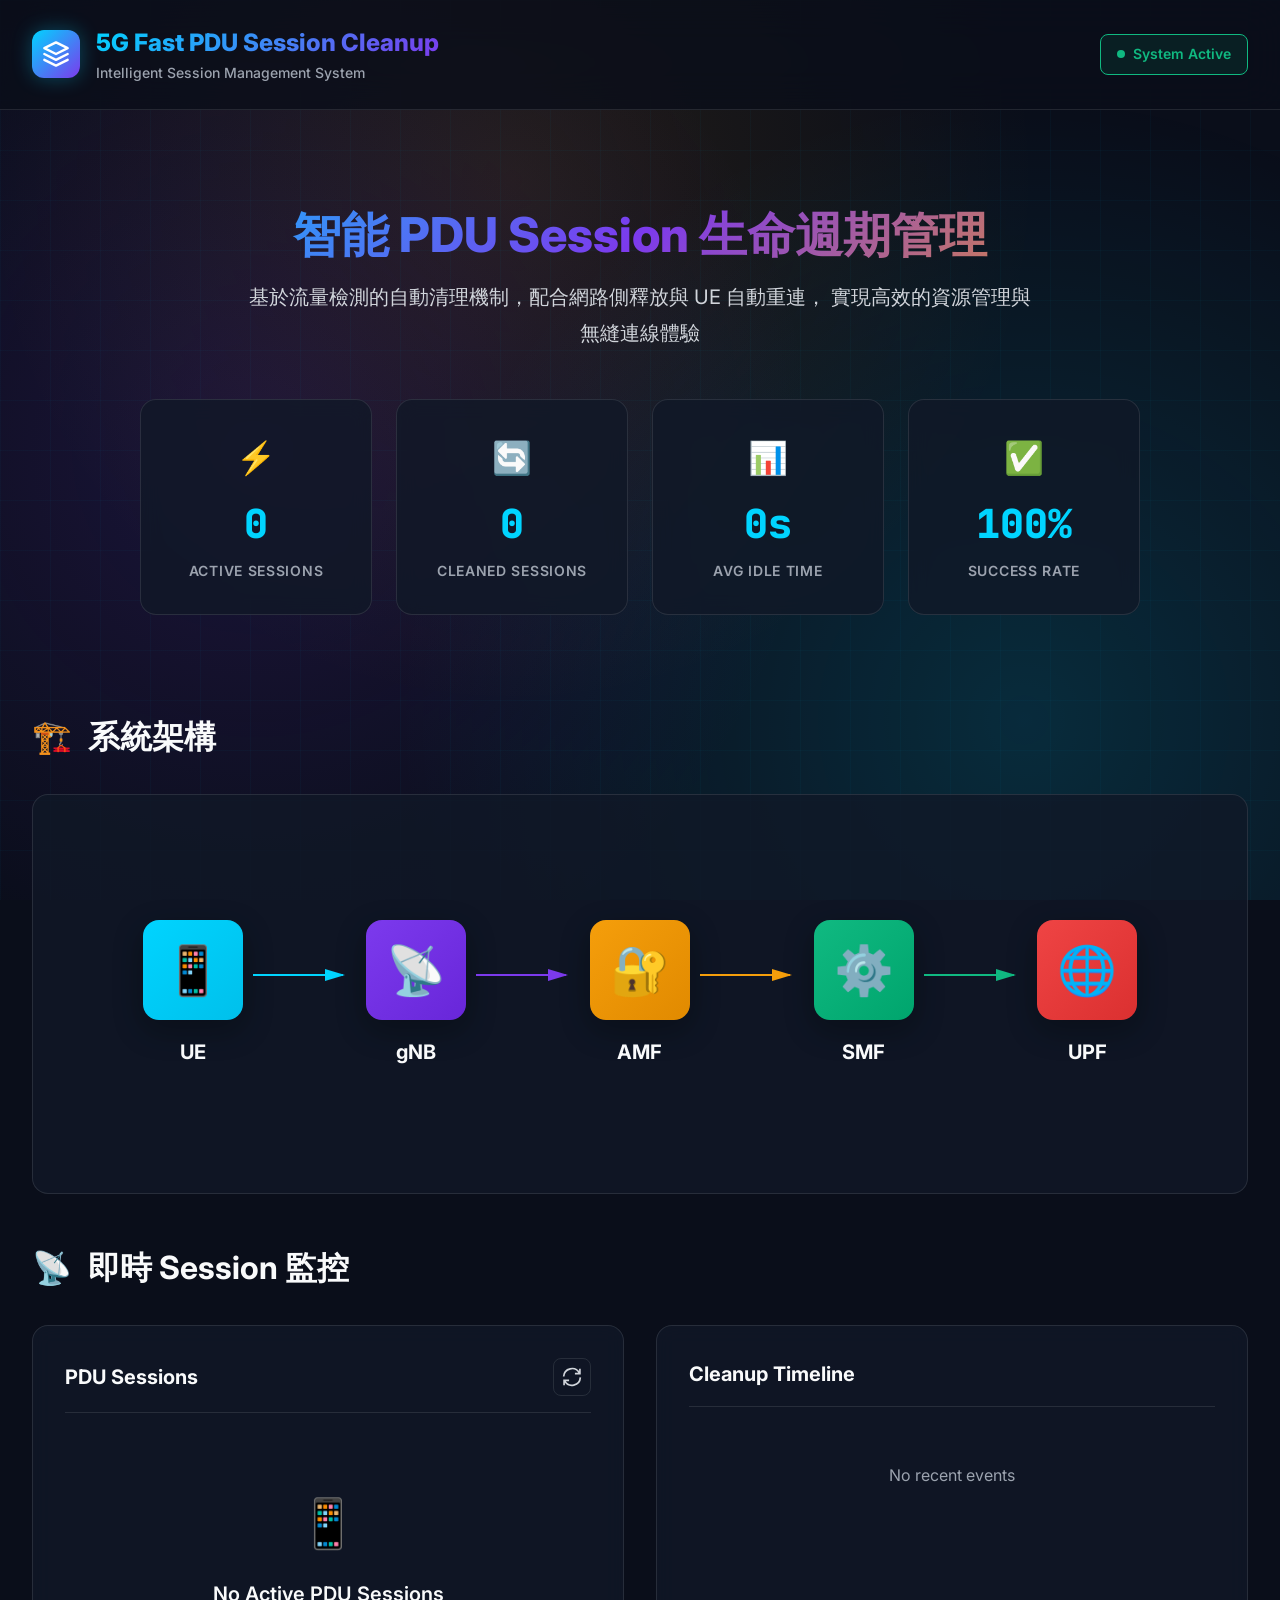
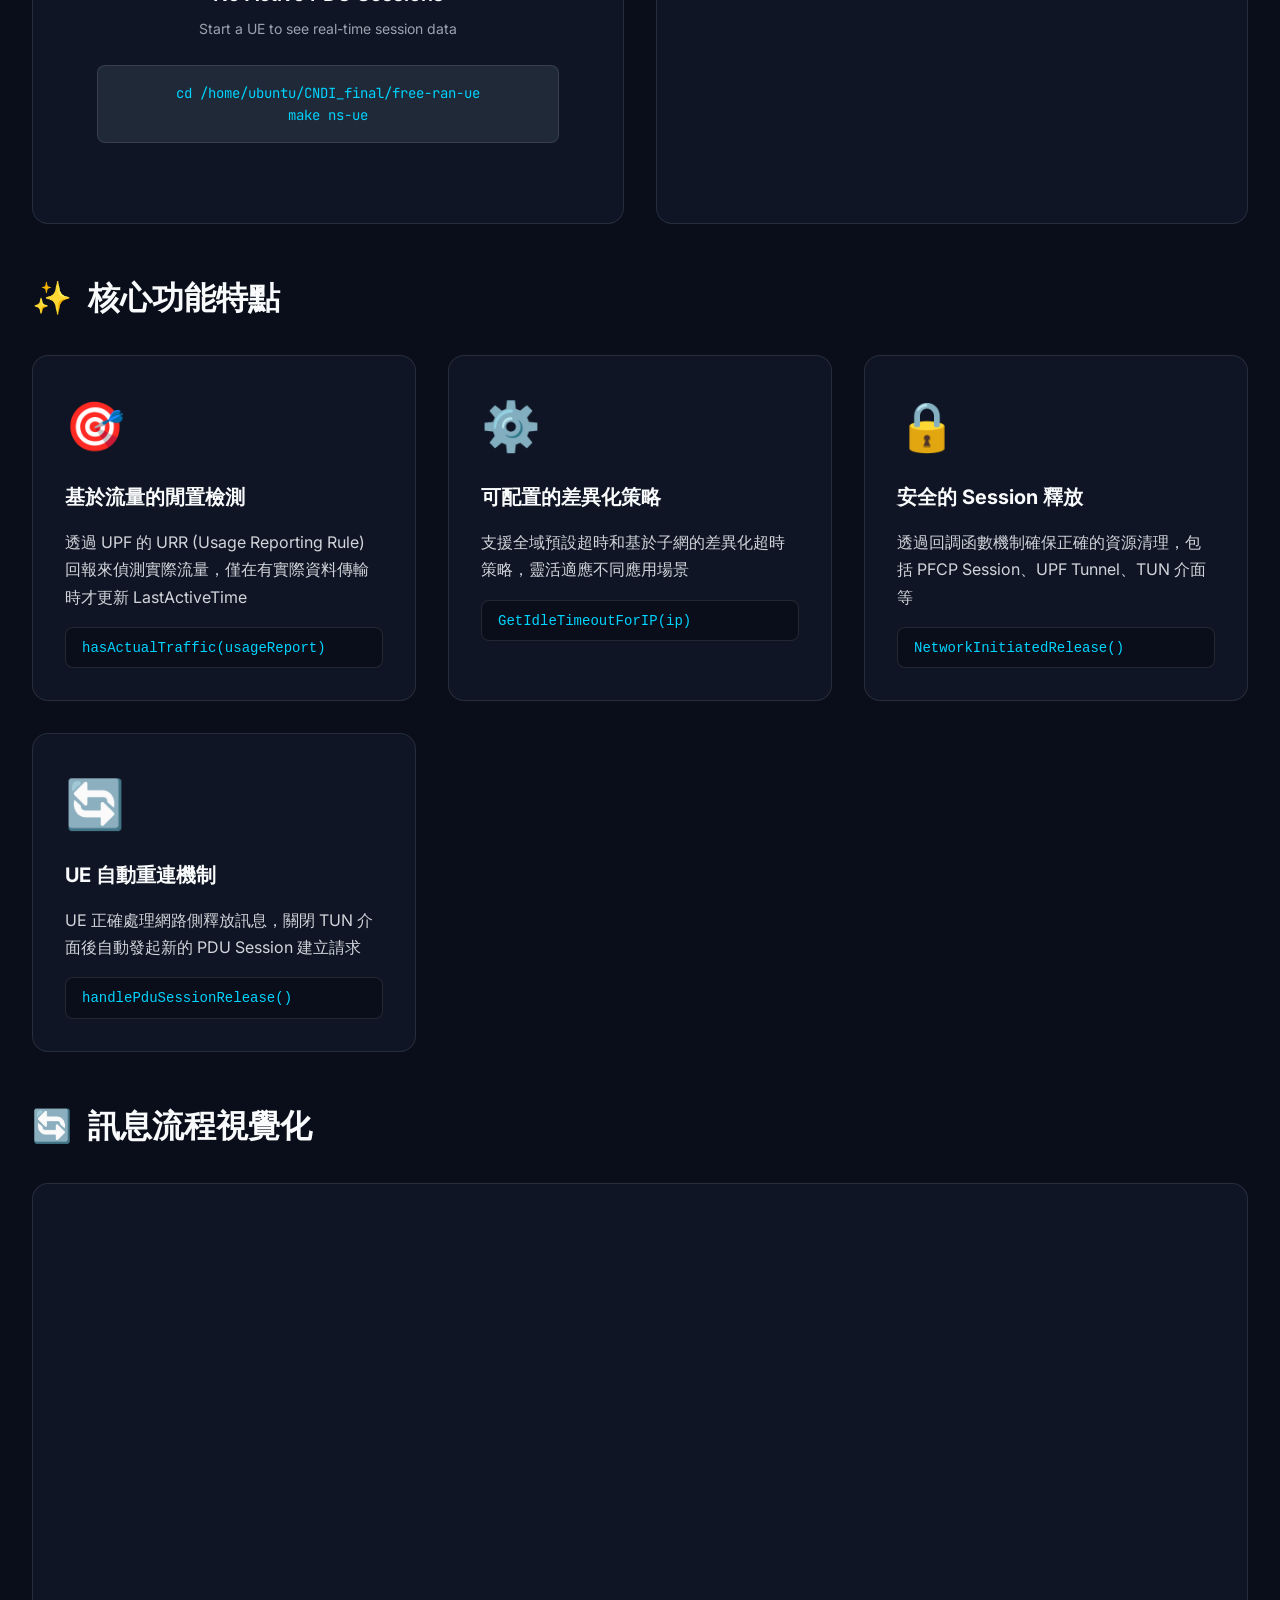
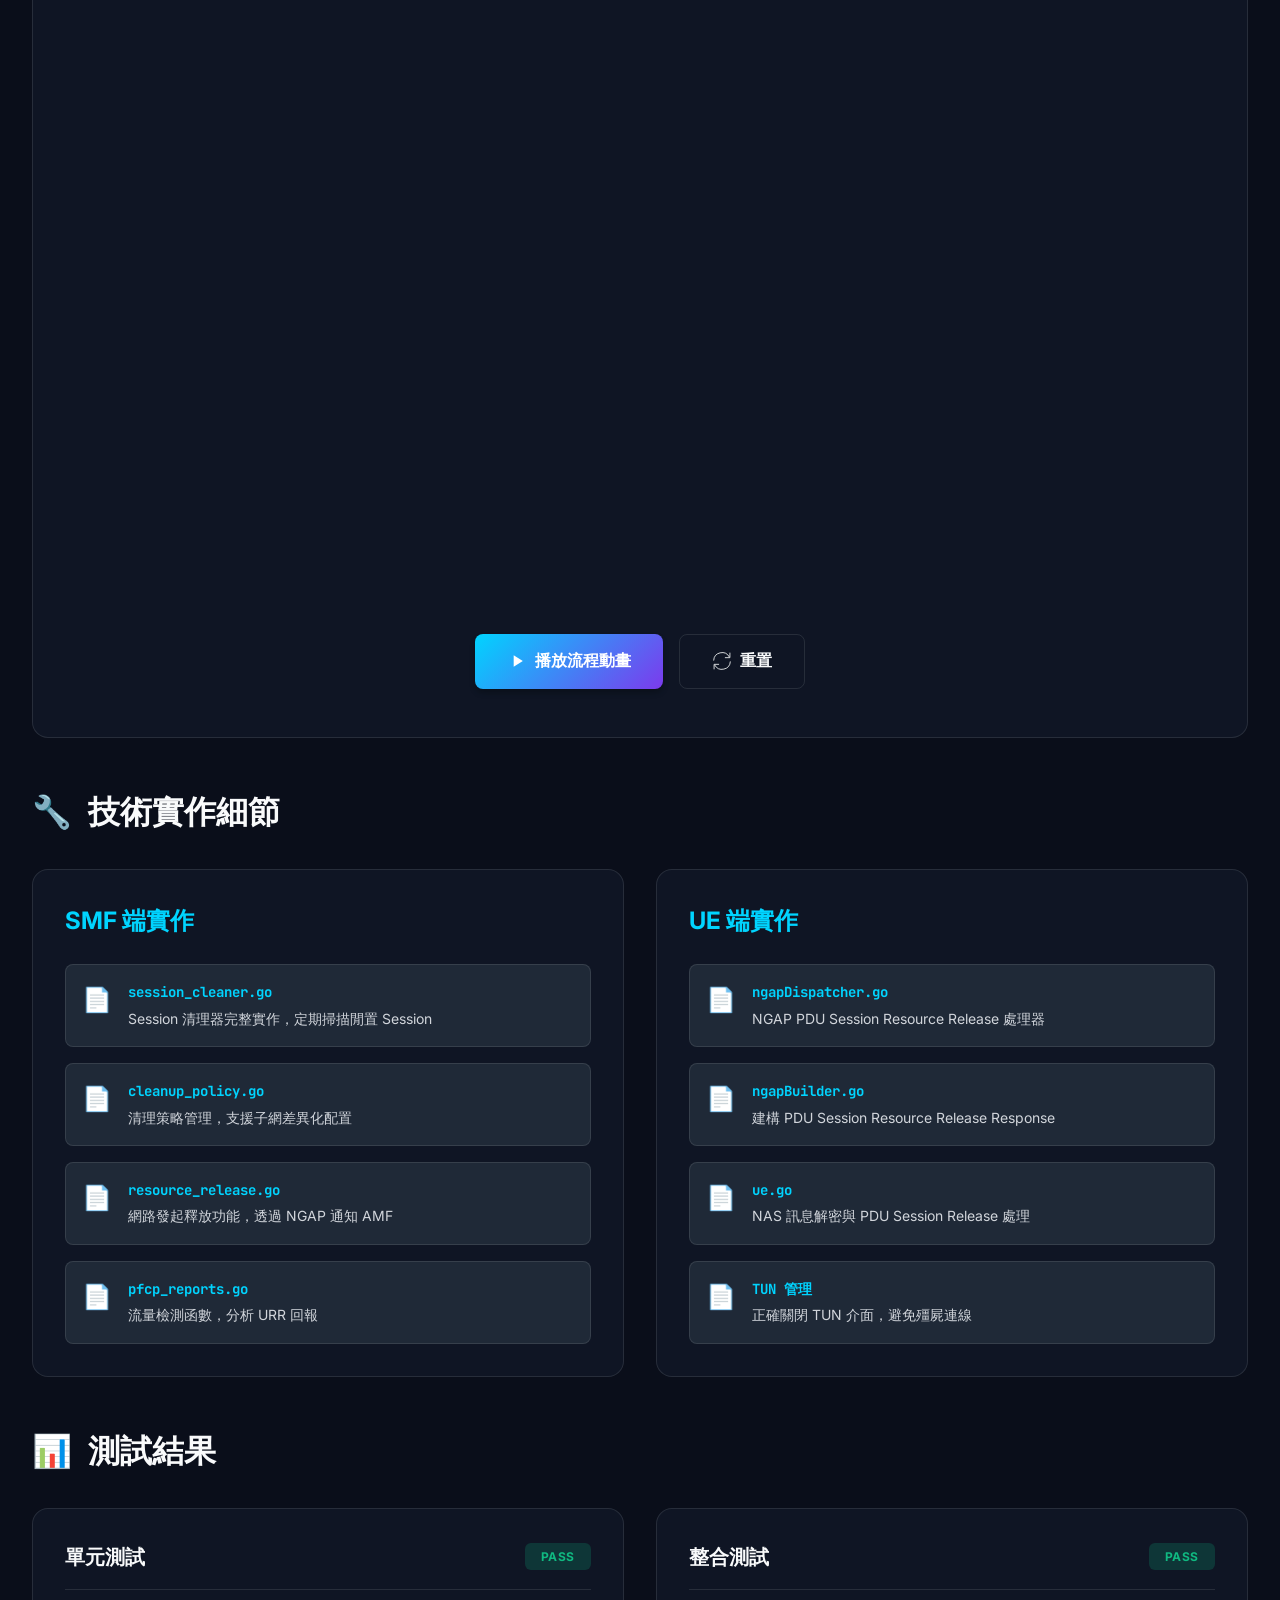
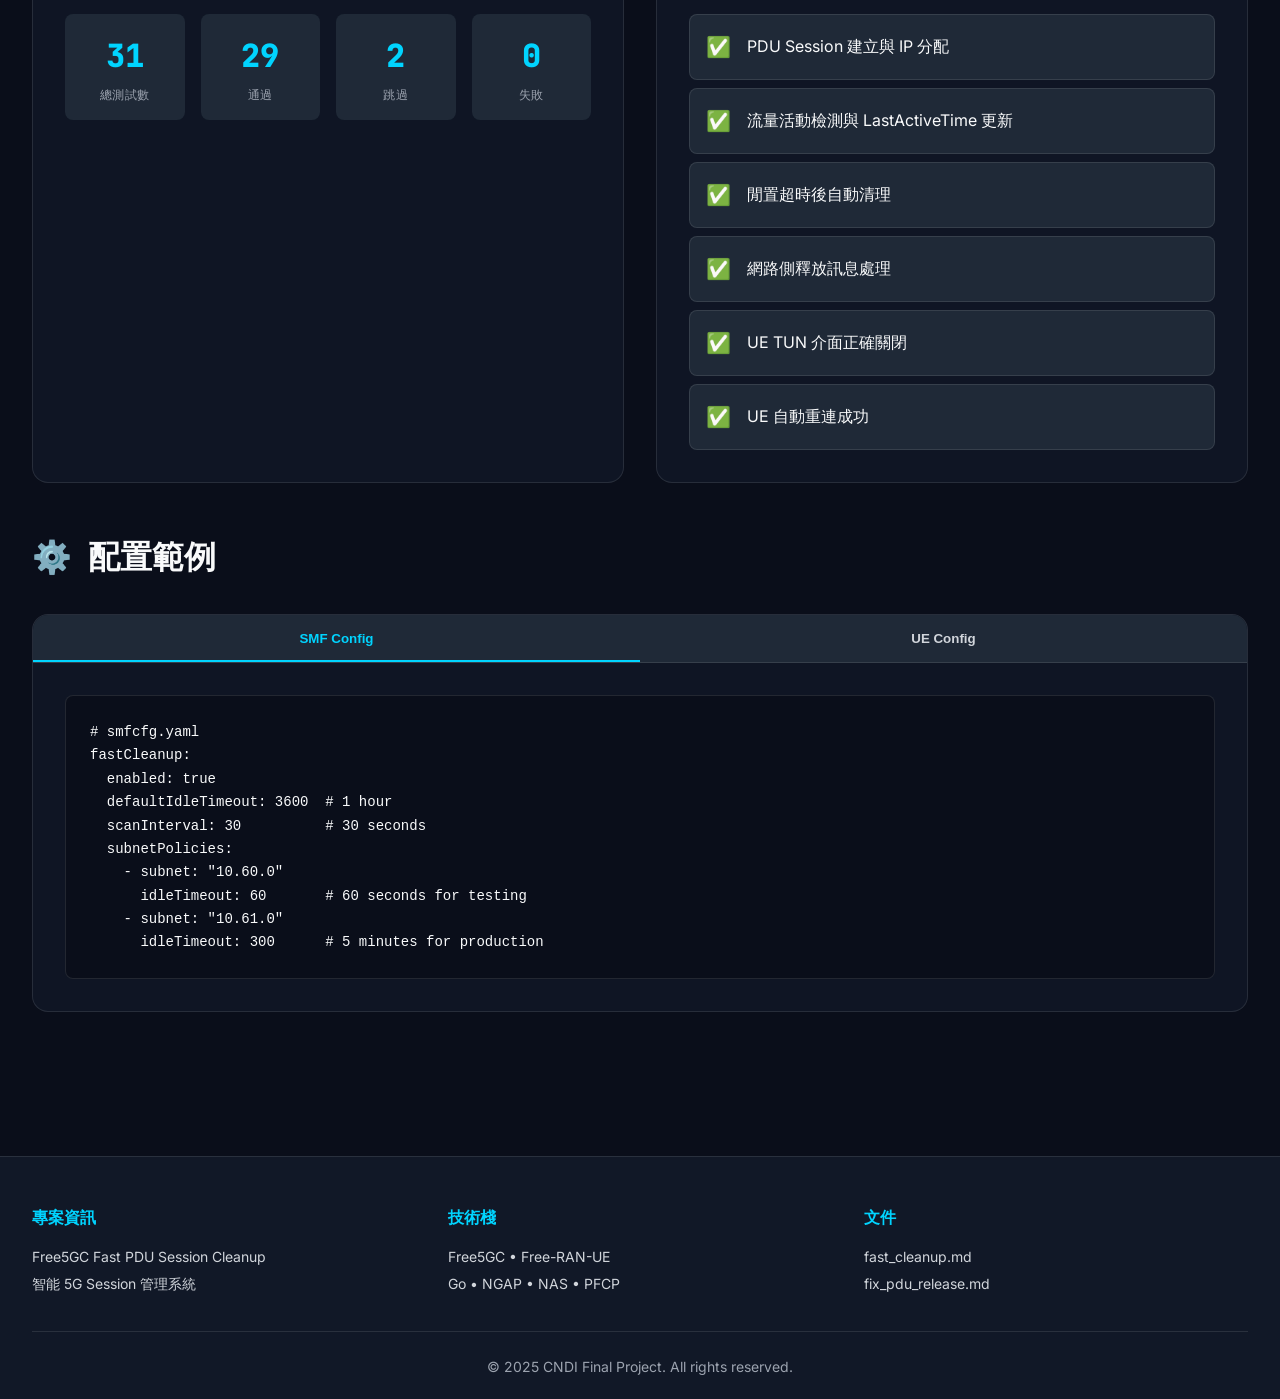
==== demo/index.html @ fcbc9805 "feat: add demo" ====
<!DOCTYPE html>
<html lang="zh-TW">
<head>
    <meta charset="UTF-8">
    <meta name="viewport" content="width=device-width, initial-scale=1.0">
    <title>5G Fast PDU Session Cleanup - 即時監控系統</title>
    <meta name="description" content="Free5GC Fast PDU Session Cleanup 與自動重連機制即時監控儀表板">
    <link rel="preconnect" href="https://fonts.googleapis.com">
    <link rel="preconnect" href="https://fonts.gstatic.com" crossorigin>
    <link href="https://fonts.googleapis.com/css2?family=Inter:wght@300;400;500;600;700;800&family=JetBrains+Mono:wght@400;500;600&display=swap" rel="stylesheet">
    <link rel="stylesheet" href="styles.css">
</head>
<body>
    <!-- Background Effects -->
    <div class="bg-gradient"></div>
    <div class="grid-overlay"></div>
    
    <!-- Header -->
    <header class="header">
        <div class="container">
            <div class="header-content">
                <div class="logo-section">
                    <div class="logo-icon">
                        <svg viewBox="0 0 24 24" fill="none" xmlns="http://www.w3.org/2000/svg">
                            <path d="M12 2L2 7L12 12L22 7L12 2Z" stroke="currentColor" stroke-width="2" stroke-linecap="round" stroke-linejoin="round"/>
                            <path d="M2 17L12 22L22 17" stroke="currentColor" stroke-width="2" stroke-linecap="round" stroke-linejoin="round"/>
                            <path d="M2 12L12 17L22 12" stroke="currentColor" stroke-width="2" stroke-linecap="round" stroke-linejoin="round"/>
                        </svg>
                    </div>
                    <div>
                        <h1 class="logo-title">5G Fast PDU Session Cleanup</h1>
                        <p class="logo-subtitle">Intelligent Session Management System</p>
                    </div>
                </div>
                <div class="header-actions">
                    <div class="status-badge status-active">
                        <span class="status-dot"></span>
                        System Active
                    </div>
                </div>
            </div>
        </div>
    </header>

    <!-- Main Content -->
    <main class="main-content">
        <div class="container">
            
            <!-- Hero Section -->
            <section class="hero-section">
                <div class="hero-content">
                    <h2 class="hero-title">智能 PDU Session 生命週期管理</h2>
                    <p class="hero-description">
                        基於流量檢測的自動清理機制，配合網路側釋放與 UE 自動重連，
                        實現高效的資源管理與無縫連線體驗
                    </p>
                    <div class="hero-stats">
                        <div class="stat-card">
                            <div class="stat-icon">⚡</div>
                            <div class="stat-value" id="totalSessions">0</div>
                            <div class="stat-label">Active Sessions</div>
                        </div>
                        <div class="stat-card">
                            <div class="stat-icon">🔄</div>
                            <div class="stat-value" id="cleanedSessions">0</div>
                            <div class="stat-label">Cleaned Sessions</div>
                        </div>
                        <div class="stat-card">
                            <div class="stat-icon">📊</div>
                            <div class="stat-value" id="avgIdleTime">0s</div>
                            <div class="stat-label">Avg Idle Time</div>
                        </div>
                        <div class="stat-card">
                            <div class="stat-icon">✅</div>
                            <div class="stat-value" id="successRate">100%</div>
                            <div class="stat-label">Success Rate</div>
                        </div>
                    </div>
                </div>
            </section>

            <!-- Architecture Overview -->
            <section class="architecture-section">
                <h2 class="section-title">
                    <span class="title-icon">🏗️</span>
                    系統架構
                </h2>
                <div class="architecture-diagram" id="architectureDiagram">
                    <!-- Will be populated by JavaScript -->
                </div>
            </section>

            <!-- Live Session Monitor -->
            <section class="monitor-section">
                <h2 class="section-title">
                    <span class="title-icon">📡</span>
                    即時 Session 監控
                </h2>
                <div class="monitor-grid">
                    <div class="monitor-card">
                        <div class="card-header">
                            <h3>PDU Sessions</h3>
                            <button class="btn-refresh" onclick="refreshSessions()">
                                <svg viewBox="0 0 24 24" fill="none" stroke="currentColor">
                                    <path d="M21.5 2v6h-6M2.5 22v-6h6M2 11.5a10 10 0 0 1 18.8-4.3M22 12.5a10 10 0 0 1-18.8 4.2"/>
                                </svg>
                            </button>
                        </div>
                        <div class="sessions-list" id="sessionsList">
                            <!-- Sessions will be populated here -->
                        </div>
                    </div>
                    
                    <div class="monitor-card">
                        <div class="card-header">
                            <h3>Cleanup Timeline</h3>
                        </div>
                        <div class="timeline" id="cleanupTimeline">
                            <!-- Timeline events will be populated here -->
                        </div>
                    </div>
                </div>
            </section>

            <!-- Feature Showcase -->
            <section class="features-section">
                <h2 class="section-title">
                    <span class="title-icon">✨</span>
                    核心功能特點
                </h2>
                <div class="features-grid">
                    <div class="feature-card">
                        <div class="feature-icon">🎯</div>
                        <h3>基於流量的閒置檢測</h3>
                        <p>透過 UPF 的 URR (Usage Reporting Rule) 回報來偵測實際流量，僅在有實際資料傳輸時才更新 LastActiveTime</p>
                        <div class="feature-code">
                            <code>hasActualTraffic(usageReport)</code>
                        </div>
                    </div>
                    
                    <div class="feature-card">
                        <div class="feature-icon">⚙️</div>
                        <h3>可配置的差異化策略</h3>
                        <p>支援全域預設超時和基於子網的差異化超時策略，靈活適應不同應用場景</p>
                        <div class="feature-code">
                            <code>GetIdleTimeoutForIP(ip)</code>
                        </div>
                    </div>
                    
                    <div class="feature-card">
                        <div class="feature-icon">🔒</div>
                        <h3>安全的 Session 釋放</h3>
                        <p>透過回調函數機制確保正確的資源清理，包括 PFCP Session、UPF Tunnel、TUN 介面等</p>
                        <div class="feature-code">
                            <code>NetworkInitiatedRelease()</code>
                        </div>
                    </div>
                    
                    <div class="feature-card">
                        <div class="feature-icon">🔄</div>
                        <h3>UE 自動重連機制</h3>
                        <p>UE 正確處理網路側釋放訊息，關閉 TUN 介面後自動發起新的 PDU Session 建立請求</p>
                        <div class="feature-code">
                            <code>handlePduSessionRelease()</code>
                        </div>
                    </div>
                </div>
            </section>

            <!-- Message Flow Visualization -->
            <section class="flow-section">
                <h2 class="section-title">
                    <span class="title-icon">🔄</span>
                    訊息流程視覺化
                </h2>
                <div class="flow-container">
                    <div class="flow-diagram" id="messageFlow">
                        <!-- Message flow will be animated here -->
                    </div>
                    <div class="flow-controls">
                        <button class="btn-primary" onclick="startFlowAnimation()">
                            <svg viewBox="0 0 24 24" fill="currentColor">
                                <path d="M8 5v14l11-7z"/>
                            </svg>
                            播放流程動畫
                        </button>
                        <button class="btn-secondary" onclick="resetFlowAnimation()">
                            <svg viewBox="0 0 24 24" fill="none" stroke="currentColor">
                                <path d="M21.5 2v6h-6M2.5 22v-6h6M2 11.5a10 10 0 0 1 18.8-4.3M22 12.5a10 10 0 0 1-18.8 4.2"/>
                            </svg>
                            重置
                        </button>
                    </div>
                </div>
            </section>

            <!-- Technical Details -->
            <section class="technical-section">
                <h2 class="section-title">
                    <span class="title-icon">🔧</span>
                    技術實作細節
                </h2>
                <div class="technical-grid">
                    <div class="technical-card">
                        <h3>SMF 端實作</h3>
                        <ul class="technical-list">
                            <li>
                                <span class="list-icon">📄</span>
                                <div>
                                    <strong>session_cleaner.go</strong>
                                    <p>Session 清理器完整實作，定期掃描閒置 Session</p>
                                </div>
                            </li>
                            <li>
                                <span class="list-icon">📄</span>
                                <div>
                                    <strong>cleanup_policy.go</strong>
                                    <p>清理策略管理，支援子網差異化配置</p>
                                </div>
                            </li>
                            <li>
                                <span class="list-icon">📄</span>
                                <div>
                                    <strong>resource_release.go</strong>
                                    <p>網路發起釋放功能，透過 NGAP 通知 AMF</p>
                                </div>
                            </li>
                            <li>
                                <span class="list-icon">📄</span>
                                <div>
                                    <strong>pfcp_reports.go</strong>
                                    <p>流量檢測函數，分析 URR 回報</p>
                                </div>
                            </li>
                        </ul>
                    </div>
                    
                    <div class="technical-card">
                        <h3>UE 端實作</h3>
                        <ul class="technical-list">
                            <li>
                                <span class="list-icon">📄</span>
                                <div>
                                    <strong>ngapDispatcher.go</strong>
                                    <p>NGAP PDU Session Resource Release 處理器</p>
                                </div>
                            </li>
                            <li>
                                <span class="list-icon">📄</span>
                                <div>
                                    <strong>ngapBuilder.go</strong>
                                    <p>建構 PDU Session Resource Release Response</p>
                                </div>
                            </li>
                            <li>
                                <span class="list-icon">📄</span>
                                <div>
                                    <strong>ue.go</strong>
                                    <p>NAS 訊息解密與 PDU Session Release 處理</p>
                                </div>
                            </li>
                            <li>
                                <span class="list-icon">📄</span>
                                <div>
                                    <strong>TUN 管理</strong>
                                    <p>正確關閉 TUN 介面，避免殭屍連線</p>
                                </div>
                            </li>
                        </ul>
                    </div>
                </div>
            </section>

            <!-- Test Results -->
            <section class="results-section">
                <h2 class="section-title">
                    <span class="title-icon">📊</span>
                    測試結果
                </h2>
                <div class="results-grid">
                    <div class="result-card">
                        <div class="result-header">
                            <h3>單元測試</h3>
                            <span class="badge badge-success">PASS</span>
                        </div>
                        <div class="result-stats">
                            <div class="result-stat">
                                <span class="stat-number">31</span>
                                <span class="stat-text">總測試數</span>
                            </div>
                            <div class="result-stat">
                                <span class="stat-number">29</span>
                                <span class="stat-text">通過</span>
                            </div>
                            <div class="result-stat">
                                <span class="stat-number">2</span>
                                <span class="stat-text">跳過</span>
                            </div>
                            <div class="result-stat">
                                <span class="stat-number">0</span>
                                <span class="stat-text">失敗</span>
                            </div>
                        </div>
                    </div>
                    
                    <div class="result-card">
                        <div class="result-header">
                            <h3>整合測試</h3>
                            <span class="badge badge-success">PASS</span>
                        </div>
                        <div class="test-scenarios">
                            <div class="scenario">
                                <span class="scenario-icon">✅</span>
                                <span>PDU Session 建立與 IP 分配</span>
                            </div>
                            <div class="scenario">
                                <span class="scenario-icon">✅</span>
                                <span>流量活動檢測與 LastActiveTime 更新</span>
                            </div>
                            <div class="scenario">
                                <span class="scenario-icon">✅</span>
                                <span>閒置超時後自動清理</span>
                            </div>
                            <div class="scenario">
                                <span class="scenario-icon">✅</span>
                                <span>網路側釋放訊息處理</span>
                            </div>
                            <div class="scenario">
                                <span class="scenario-icon">✅</span>
                                <span>UE TUN 介面正確關閉</span>
                            </div>
                            <div class="scenario">
                                <span class="scenario-icon">✅</span>
                                <span>UE 自動重連成功</span>
                            </div>
                        </div>
                    </div>
                </div>
            </section>

            <!-- Configuration Example -->
            <section class="config-section">
                <h2 class="section-title">
                    <span class="title-icon">⚙️</span>
                    配置範例
                </h2>
                <div class="config-container">
                    <div class="config-tabs">
                        <button class="tab-btn active" onclick="showConfig('smf')">SMF Config</button>
                        <button class="tab-btn" onclick="showConfig('ue')">UE Config</button>
                    </div>
                    <div class="config-content">
                        <div id="config-smf" class="config-panel active">
                            <pre><code class="language-yaml"># smfcfg.yaml
fastCleanup:
  enabled: true
  defaultIdleTimeout: 3600  # 1 hour
  scanInterval: 30          # 30 seconds
  subnetPolicies:
    - subnet: "10.60.0"
      idleTimeout: 60       # 60 seconds for testing
    - subnet: "10.61.0"
      idleTimeout: 300      # 5 minutes for production</code></pre>
                        </div>
                        <div id="config-ue" class="config-panel">
                            <pre><code class="language-yaml"># ue1.yaml
supi: imsi-208930000000001
mcc: '208'
mnc: '93'
key: '8baf473f2f8fd09487cccbd7097c6862'
op: '8e27b6af0e692e750f32667a3b14605d'
opType: 'OPC'
amf: '8000'
imei: '356938035643803'
imeiSv: '4370816125816151'

# PDU Session configuration
sessions:
  - type: 'IPv4'
    apn: 'internet'
    slice:
      sst: 1
      sd: '010203'</code></pre>
                        </div>
                    </div>
                </div>
            </section>

        </div>
    </main>

    <!-- Footer -->
    <footer class="footer">
        <div class="container">
            <div class="footer-content">
                <div class="footer-section">
                    <h4>專案資訊</h4>
                    <p>Free5GC Fast PDU Session Cleanup</p>
                    <p>智能 5G Session 管理系統</p>
                </div>
                <div class="footer-section">
                    <h4>技術棧</h4>
                    <p>Free5GC • Free-RAN-UE</p>
                    <p>Go • NGAP • NAS • PFCP</p>
                </div>
                <div class="footer-section">
                    <h4>文件</h4>
                    <p>fast_cleanup.md</p>
                    <p>fix_pdu_release.md</p>
                </div>
            </div>
            <div class="footer-bottom">
                <p>&copy; 2025 CNDI Final Project. All rights reserved.</p>
            </div>
        </div>
    </footer>

    <script src="script.js"></script>
</body>
</html>
---- demo/styles.css ----
/* ===== CSS Variables ===== */
:root {
    /* Colors - Premium 5G Theme */
    --primary: #00d4ff;
    --primary-dark: #00a8cc;
    --primary-light: #4de4ff;
    --secondary: #7c3aed;
    --secondary-dark: #5b21b6;
    --accent: #f59e0b;
    --success: #10b981;
    --warning: #f59e0b;
    --error: #ef4444;
    
    /* Dark Theme */
    --bg-primary: #0a0e1a;
    --bg-secondary: #111827;
    --bg-tertiary: #1f2937;
    --bg-card: rgba(17, 24, 39, 0.8);
    --bg-card-hover: rgba(31, 41, 55, 0.9);
    
    /* Text */
    --text-primary: #f9fafb;
    --text-secondary: #d1d5db;
    --text-tertiary: #9ca3af;
    
    /* Borders */
    --border-color: rgba(255, 255, 255, 0.1);
    --border-color-hover: rgba(255, 255, 255, 0.2);
    
    /* Shadows */
    --shadow-sm: 0 1px 2px 0 rgba(0, 0, 0, 0.05);
    --shadow-md: 0 4px 6px -1px rgba(0, 0, 0, 0.3);
    --shadow-lg: 0 10px 15px -3px rgba(0, 0, 0, 0.5);
    --shadow-xl: 0 20px 25px -5px rgba(0, 0, 0, 0.6);
    --shadow-glow: 0 0 20px rgba(0, 212, 255, 0.3);
    
    /* Spacing */
    --spacing-xs: 0.25rem;
    --spacing-sm: 0.5rem;
    --spacing-md: 1rem;
    --spacing-lg: 1.5rem;
    --spacing-xl: 2rem;
    --spacing-2xl: 3rem;
    
    /* Border Radius */
    --radius-sm: 0.375rem;
    --radius-md: 0.5rem;
    --radius-lg: 0.75rem;
    --radius-xl: 1rem;
    
    /* Transitions */
    --transition-fast: 150ms ease;
    --transition-base: 250ms ease;
    --transition-slow: 350ms ease;
    
    /* Fonts */
    --font-sans: 'Inter', -apple-system, BlinkMacSystemFont, 'Segoe UI', sans-serif;
    --font-mono: 'JetBrains Mono', 'Courier New', monospace;
}

/* ===== Reset & Base ===== */
* {
    margin: 0;
    padding: 0;
    box-sizing: border-box;
}

html {
    scroll-behavior: smooth;
}

body {
    font-family: var(--font-sans);
    background: var(--bg-primary);
    color: var(--text-primary);
    line-height: 1.6;
    overflow-x: hidden;
    min-height: 100vh;
}

/* ===== Background Effects ===== */
.bg-gradient {
    position: fixed;
    top: 0;
    left: 0;
    width: 100%;
    height: 100%;
    z-index: -2;
    background: radial-gradient(circle at 20% 50%, rgba(124, 58, 237, 0.15) 0%, transparent 50%),
                radial-gradient(circle at 80% 80%, rgba(0, 212, 255, 0.15) 0%, transparent 50%),
                radial-gradient(circle at 40% 20%, rgba(245, 158, 11, 0.1) 0%, transparent 50%);
    animation: gradientShift 20s ease infinite;
}

@keyframes gradientShift {
    0%, 100% { opacity: 1; }
    50% { opacity: 0.8; }
}

.grid-overlay {
    position: fixed;
    top: 0;
    left: 0;
    width: 100%;
    height: 100%;
    z-index: -1;
    background-image: 
        linear-gradient(rgba(0, 212, 255, 0.03) 1px, transparent 1px),
        linear-gradient(90deg, rgba(0, 212, 255, 0.03) 1px, transparent 1px);
    background-size: 50px 50px;
    animation: gridMove 30s linear infinite;
}

@keyframes gridMove {
    0% { transform: translate(0, 0); }
    100% { transform: translate(50px, 50px); }
}

/* ===== Container ===== */
.container {
    max-width: 1400px;
    margin: 0 auto;
    padding: 0 var(--spacing-xl);
}

/* ===== Header ===== */
.header {
    position: sticky;
    top: 0;
    z-index: 100;
    background: rgba(10, 14, 26, 0.8);
    backdrop-filter: blur(20px);
    border-bottom: 1px solid var(--border-color);
    padding: var(--spacing-lg) 0;
}

.header-content {
    display: flex;
    justify-content: space-between;
    align-items: center;
    gap: var(--spacing-xl);
}

.logo-section {
    display: flex;
    align-items: center;
    gap: var(--spacing-md);
}

.logo-icon {
    width: 48px;
    height: 48px;
    background: linear-gradient(135deg, var(--primary), var(--secondary));
    border-radius: var(--radius-lg);
    display: flex;
    align-items: center;
    justify-content: center;
    color: white;
    box-shadow: var(--shadow-glow);
    animation: pulse 3s ease-in-out infinite;
}

.logo-icon svg {
    width: 28px;
    height: 28px;
}

@keyframes pulse {
    0%, 100% { transform: scale(1); box-shadow: var(--shadow-glow); }
    50% { transform: scale(1.05); box-shadow: 0 0 30px rgba(0, 212, 255, 0.5); }
}

.logo-title {
    font-size: 1.5rem;
    font-weight: 800;
    background: linear-gradient(135deg, var(--primary), var(--secondary));
    -webkit-background-clip: text;
    -webkit-text-fill-color: transparent;
    background-clip: text;
}

.logo-subtitle {
    font-size: 0.875rem;
    color: var(--text-tertiary);
    font-weight: 500;
}

.status-badge {
    display: flex;
    align-items: center;
    gap: var(--spacing-sm);
    padding: var(--spacing-sm) var(--spacing-md);
    background: var(--bg-tertiary);
    border: 1px solid var(--border-color);
    border-radius: var(--radius-md);
    font-size: 0.875rem;
    font-weight: 600;
}

.status-badge.status-active {
    border-color: var(--success);
    background: rgba(16, 185, 129, 0.1);
    color: var(--success);
}

.status-dot {
    width: 8px;
    height: 8px;
    background: currentColor;
    border-radius: 50%;
    animation: blink 2s ease-in-out infinite;
}

@keyframes blink {
    0%, 100% { opacity: 1; }
    50% { opacity: 0.3; }
}

/* ===== Main Content ===== */
.main-content {
    padding: var(--spacing-2xl) 0;
}

/* ===== Hero Section ===== */
.hero-section {
    text-align: center;
    padding: var(--spacing-2xl) 0;
    margin-bottom: var(--spacing-2xl);
}

.hero-title {
    font-size: 3rem;
    font-weight: 800;
    margin-bottom: var(--spacing-md);
    background: linear-gradient(135deg, var(--primary), var(--secondary), var(--accent));
    -webkit-background-clip: text;
    -webkit-text-fill-color: transparent;
    background-clip: text;
    line-height: 1.2;
}

.hero-description {
    font-size: 1.25rem;
    color: var(--text-secondary);
    max-width: 800px;
    margin: 0 auto var(--spacing-2xl);
    line-height: 1.8;
}

.hero-stats {
    display: grid;
    grid-template-columns: repeat(auto-fit, minmax(200px, 1fr));
    gap: var(--spacing-lg);
    max-width: 1000px;
    margin: 0 auto;
}

.stat-card {
    background: var(--bg-card);
    backdrop-filter: blur(10px);
    border: 1px solid var(--border-color);
    border-radius: var(--radius-xl);
    padding: var(--spacing-xl);
    transition: all var(--transition-base);
    position: relative;
    overflow: hidden;
}

.stat-card::before {
    content: '';
    position: absolute;
    top: 0;
    left: 0;
    width: 100%;
    height: 100%;
    background: linear-gradient(135deg, rgba(0, 212, 255, 0.1), transparent);
    opacity: 0;
    transition: opacity var(--transition-base);
}

.stat-card:hover {
    transform: translateY(-5px);
    border-color: var(--primary);
    box-shadow: var(--shadow-glow);
}

.stat-card:hover::before {
    opacity: 1;
}

.stat-icon {
    font-size: 2rem;
    margin-bottom: var(--spacing-sm);
}

.stat-value {
    font-size: 2.5rem;
    font-weight: 800;
    color: var(--primary);
    font-family: var(--font-mono);
    margin-bottom: var(--spacing-xs);
}

.stat-label {
    font-size: 0.875rem;
    color: var(--text-tertiary);
    text-transform: uppercase;
    letter-spacing: 0.05em;
    font-weight: 600;
}

/* ===== Section Titles ===== */
.section-title {
    font-size: 2rem;
    font-weight: 700;
    margin-bottom: var(--spacing-xl);
    display: flex;
    align-items: center;
    gap: var(--spacing-md);
}

.title-icon {
    font-size: 2rem;
}

/* ===== Architecture Section ===== */
.architecture-section {
    margin-bottom: var(--spacing-2xl);
}

.architecture-diagram {
    background: var(--bg-card);
    border: 1px solid var(--border-color);
    border-radius: var(--radius-xl);
    padding: var(--spacing-2xl);
    min-height: 400px;
    display: flex;
    align-items: center;
    justify-content: center;
    position: relative;
    overflow: hidden;
}

/* ===== Monitor Section ===== */
.monitor-section {
    margin-bottom: var(--spacing-2xl);
}

.monitor-grid {
    display: grid;
    grid-template-columns: repeat(auto-fit, minmax(500px, 1fr));
    gap: var(--spacing-xl);
}

.monitor-card {
    background: var(--bg-card);
    border: 1px solid var(--border-color);
    border-radius: var(--radius-xl);
    padding: var(--spacing-xl);
    backdrop-filter: blur(10px);
}

.card-header {
    display: flex;
    justify-content: space-between;
    align-items: center;
    margin-bottom: var(--spacing-lg);
    padding-bottom: var(--spacing-md);
    border-bottom: 1px solid var(--border-color);
}

.card-header h3 {
    font-size: 1.25rem;
    font-weight: 700;
}

.btn-refresh {
    background: transparent;
    border: 1px solid var(--border-color);
    color: var(--text-secondary);
    padding: var(--spacing-sm);
    border-radius: var(--radius-md);
    cursor: pointer;
    transition: all var(--transition-base);
    display: flex;
    align-items: center;
    justify-content: center;
}

.btn-refresh svg {
    width: 20px;
    height: 20px;
    stroke-width: 2;
}

.btn-refresh:hover {
    border-color: var(--primary);
    color: var(--primary);
    transform: rotate(180deg);
}

.sessions-list {
    display: flex;
    flex-direction: column;
    gap: var(--spacing-md);
    max-height: 500px;
    overflow-y: auto;
}

.session-item {
    background: var(--bg-tertiary);
    border: 1px solid var(--border-color);
    border-radius: var(--radius-md);
    padding: var(--spacing-md);
    transition: all var(--transition-base);
}

.session-item:hover {
    border-color: var(--primary);
    transform: translateX(5px);
}

.session-header {
    display: flex;
    justify-content: space-between;
    align-items: center;
    margin-bottom: var(--spacing-sm);
}

.session-id {
    font-family: var(--font-mono);
    font-weight: 600;
    color: var(--primary);
}

.session-status {
    padding: var(--spacing-xs) var(--spacing-sm);
    border-radius: var(--radius-sm);
    font-size: 0.75rem;
    font-weight: 600;
    text-transform: uppercase;
}

.session-status.active {
    background: rgba(16, 185, 129, 0.2);
    color: var(--success);
}

.session-status.idle {
    background: rgba(245, 158, 11, 0.2);
    color: var(--warning);
}

.session-status.released {
    background: rgba(107, 114, 128, 0.2);
    color: var(--text-tertiary);
}

.session-details {
    display: grid;
    grid-template-columns: repeat(2, 1fr);
    gap: var(--spacing-sm);
    font-size: 0.875rem;
    color: var(--text-secondary);
}

.session-detail {
    display: flex;
    flex-direction: column;
}

.detail-label {
    color: var(--text-tertiary);
    font-size: 0.75rem;
    text-transform: uppercase;
    letter-spacing: 0.05em;
}

.detail-value {
    font-family: var(--font-mono);
    color: var(--text-primary);
    font-weight: 500;
}

.timeline {
    display: flex;
    flex-direction: column;
    gap: var(--spacing-md);
    max-height: 500px;
    overflow-y: auto;
}

.timeline-item {
    display: flex;
    gap: var(--spacing-md);
    position: relative;
}

.timeline-item::before {
    content: '';
    position: absolute;
    left: 11px;
    top: 30px;
    bottom: -16px;
    width: 2px;
    background: var(--border-color);
}

.timeline-item:last-child::before {
    display: none;
}

.timeline-dot {
    width: 24px;
    height: 24px;
    border-radius: 50%;
    background: var(--bg-tertiary);
    border: 2px solid var(--primary);
    flex-shrink: 0;
    display: flex;
    align-items: center;
    justify-content: center;
    font-size: 0.75rem;
}

.timeline-content {
    flex: 1;
    background: var(--bg-tertiary);
    border: 1px solid var(--border-color);
    border-radius: var(--radius-md);
    padding: var(--spacing-md);
}

.timeline-time {
    font-size: 0.75rem;
    color: var(--text-tertiary);
    font-family: var(--font-mono);
    margin-bottom: var(--spacing-xs);
}

.timeline-title {
    font-weight: 600;
    margin-bottom: var(--spacing-xs);
}

.timeline-description {
    font-size: 0.875rem;
    color: var(--text-secondary);
}

/* ===== Features Section ===== */
.features-section {
    margin-bottom: var(--spacing-2xl);
}

.features-grid {
    display: grid;
    grid-template-columns: repeat(auto-fit, minmax(300px, 1fr));
    gap: var(--spacing-xl);
}

.feature-card {
    background: var(--bg-card);
    border: 1px solid var(--border-color);
    border-radius: var(--radius-xl);
    padding: var(--spacing-xl);
    transition: all var(--transition-base);
    position: relative;
    overflow: hidden;
}

.feature-card::before {
    content: '';
    position: absolute;
    top: 0;
    left: 0;
    width: 100%;
    height: 4px;
    background: linear-gradient(90deg, var(--primary), var(--secondary));
    transform: scaleX(0);
    transform-origin: left;
    transition: transform var(--transition-base);
}

.feature-card:hover {
    transform: translateY(-5px);
    border-color: var(--primary);
    box-shadow: var(--shadow-glow);
}

.feature-card:hover::before {
    transform: scaleX(1);
}

.feature-icon {
    font-size: 3rem;
    margin-bottom: var(--spacing-md);
}

.feature-card h3 {
    font-size: 1.25rem;
    font-weight: 700;
    margin-bottom: var(--spacing-md);
    color: var(--text-primary);
}

.feature-card p {
    color: var(--text-secondary);
    line-height: 1.7;
    margin-bottom: var(--spacing-md);
}

.feature-code {
    background: var(--bg-primary);
    border: 1px solid var(--border-color);
    border-radius: var(--radius-md);
    padding: var(--spacing-sm) var(--spacing-md);
    font-family: var(--font-mono);
    font-size: 0.875rem;
    color: var(--primary);
    overflow-x: auto;
}

/* ===== Flow Section ===== */
.flow-section {
    margin-bottom: var(--spacing-2xl);
}

.flow-container {
    background: var(--bg-card);
    border: 1px solid var(--border-color);
    border-radius: var(--radius-xl);
    padding: var(--spacing-2xl);
}

.flow-diagram {
    min-height: 500px;
    margin-bottom: var(--spacing-xl);
    position: relative;
}

.flow-controls {
    display: flex;
    gap: var(--spacing-md);
    justify-content: center;
}

.btn-primary,
.btn-secondary {
    padding: var(--spacing-md) var(--spacing-xl);
    border-radius: var(--radius-md);
    font-weight: 600;
    font-size: 1rem;
    cursor: pointer;
    transition: all var(--transition-base);
    display: flex;
    align-items: center;
    gap: var(--spacing-sm);
    border: none;
}

.btn-primary {
    background: linear-gradient(135deg, var(--primary), var(--secondary));
    color: white;
    box-shadow: var(--shadow-md);
}

.btn-primary:hover {
    transform: translateY(-2px);
    box-shadow: var(--shadow-glow);
}

.btn-secondary {
    background: transparent;
    border: 1px solid var(--border-color);
    color: var(--text-primary);
}

.btn-secondary:hover {
    border-color: var(--primary);
    color: var(--primary);
}

.btn-primary svg,
.btn-secondary svg {
    width: 20px;
    height: 20px;
}

/* ===== Technical Section ===== */
.technical-section {
    margin-bottom: var(--spacing-2xl);
}

.technical-grid {
    display: grid;
    grid-template-columns: repeat(auto-fit, minmax(500px, 1fr));
    gap: var(--spacing-xl);
}

.technical-card {
    background: var(--bg-card);
    border: 1px solid var(--border-color);
    border-radius: var(--radius-xl);
    padding: var(--spacing-xl);
}

.technical-card h3 {
    font-size: 1.5rem;
    font-weight: 700;
    margin-bottom: var(--spacing-lg);
    color: var(--primary);
}

.technical-list {
    list-style: none;
    display: flex;
    flex-direction: column;
    gap: var(--spacing-md);
}

.technical-list li {
    display: flex;
    gap: var(--spacing-md);
    padding: var(--spacing-md);
    background: var(--bg-tertiary);
    border: 1px solid var(--border-color);
    border-radius: var(--radius-md);
    transition: all var(--transition-base);
}

.technical-list li:hover {
    border-color: var(--primary);
    transform: translateX(5px);
}

.list-icon {
    font-size: 1.5rem;
    flex-shrink: 0;
}

.technical-list strong {
    color: var(--primary);
    font-family: var(--font-mono);
    font-size: 0.875rem;
    display: block;
    margin-bottom: var(--spacing-xs);
}

.technical-list p {
    font-size: 0.875rem;
    color: var(--text-secondary);
    line-height: 1.6;
}

/* ===== Results Section ===== */
.results-section {
    margin-bottom: var(--spacing-2xl);
}

.results-grid {
    display: grid;
    grid-template-columns: repeat(auto-fit, minmax(400px, 1fr));
    gap: var(--spacing-xl);
}

.result-card {
    background: var(--bg-card);
    border: 1px solid var(--border-color);
    border-radius: var(--radius-xl);
    padding: var(--spacing-xl);
}

.result-header {
    display: flex;
    justify-content: space-between;
    align-items: center;
    margin-bottom: var(--spacing-lg);
    padding-bottom: var(--spacing-md);
    border-bottom: 1px solid var(--border-color);
}

.result-header h3 {
    font-size: 1.25rem;
    font-weight: 700;
}

.badge {
    padding: var(--spacing-xs) var(--spacing-md);
    border-radius: var(--radius-sm);
    font-size: 0.75rem;
    font-weight: 700;
    text-transform: uppercase;
    letter-spacing: 0.05em;
}

.badge-success {
    background: rgba(16, 185, 129, 0.2);
    color: var(--success);
}

.result-stats {
    display: grid;
    grid-template-columns: repeat(4, 1fr);
    gap: var(--spacing-md);
}

.result-stat {
    text-align: center;
    padding: var(--spacing-md);
    background: var(--bg-tertiary);
    border-radius: var(--radius-md);
}

.stat-number {
    display: block;
    font-size: 2rem;
    font-weight: 800;
    color: var(--primary);
    font-family: var(--font-mono);
}

.stat-text {
    display: block;
    font-size: 0.75rem;
    color: var(--text-tertiary);
    text-transform: uppercase;
    letter-spacing: 0.05em;
    margin-top: var(--spacing-xs);
}

.test-scenarios {
    display: flex;
    flex-direction: column;
    gap: var(--spacing-sm);
}

.scenario {
    display: flex;
    align-items: center;
    gap: var(--spacing-md);
    padding: var(--spacing-md);
    background: var(--bg-tertiary);
    border: 1px solid var(--border-color);
    border-radius: var(--radius-md);
    transition: all var(--transition-base);
}

.scenario:hover {
    border-color: var(--success);
    transform: translateX(5px);
}

.scenario-icon {
    font-size: 1.25rem;
}

/* ===== Config Section ===== */
.config-section {
    margin-bottom: var(--spacing-2xl);
}

.config-container {
    background: var(--bg-card);
    border: 1px solid var(--border-color);
    border-radius: var(--radius-xl);
    overflow: hidden;
}

.config-tabs {
    display: flex;
    border-bottom: 1px solid var(--border-color);
    background: var(--bg-tertiary);
}

.tab-btn {
    flex: 1;
    padding: var(--spacing-md) var(--spacing-xl);
    background: transparent;
    border: none;
    color: var(--text-secondary);
    font-weight: 600;
    cursor: pointer;
    transition: all var(--transition-base);
    position: relative;
}

.tab-btn::after {
    content: '';
    position: absolute;
    bottom: 0;
    left: 0;
    width: 100%;
    height: 2px;
    background: var(--primary);
    transform: scaleX(0);
    transition: transform var(--transition-base);
}

.tab-btn.active {
    color: var(--primary);
}

.tab-btn.active::after {
    transform: scaleX(1);
}

.tab-btn:hover {
    color: var(--primary);
}

.config-content {
    position: relative;
}

.config-panel {
    display: none;
    padding: var(--spacing-xl);
}

.config-panel.active {
    display: block;
}

.config-panel pre {
    background: var(--bg-primary);
    border: 1px solid var(--border-color);
    border-radius: var(--radius-md);
    padding: var(--spacing-lg);
    overflow-x: auto;
    font-family: var(--font-mono);
    font-size: 0.875rem;
    line-height: 1.6;
}

.config-panel code {
    color: var(--text-primary);
}

/* ===== Footer ===== */
.footer {
    background: var(--bg-secondary);
    border-top: 1px solid var(--border-color);
    padding: var(--spacing-2xl) 0 var(--spacing-xl);
    margin-top: var(--spacing-2xl);
}

.footer-content {
    display: grid;
    grid-template-columns: repeat(auto-fit, minmax(250px, 1fr));
    gap: var(--spacing-xl);
    margin-bottom: var(--spacing-xl);
}

.footer-section h4 {
    font-size: 1rem;
    font-weight: 700;
    margin-bottom: var(--spacing-md);
    color: var(--primary);
}

.footer-section p {
    font-size: 0.875rem;
    color: var(--text-secondary);
    margin-bottom: var(--spacing-xs);
}

.footer-bottom {
    text-align: center;
    padding-top: var(--spacing-lg);
    border-top: 1px solid var(--border-color);
    color: var(--text-tertiary);
    font-size: 0.875rem;
}

/* ===== Scrollbar ===== */
::-webkit-scrollbar {
    width: 8px;
    height: 8px;
}

::-webkit-scrollbar-track {
    background: var(--bg-tertiary);
}

::-webkit-scrollbar-thumb {
    background: var(--border-color);
    border-radius: var(--radius-sm);
}

::-webkit-scrollbar-thumb:hover {
    background: var(--primary);
}

/* ===== Responsive ===== */
@media (max-width: 1024px) {
    .hero-title {
        font-size: 2.5rem;
    }
    
    .monitor-grid,
    .technical-grid {
        grid-template-columns: 1fr;
    }
}

@media (max-width: 768px) {
    .hero-title {
        font-size: 2rem;
    }
    
    .hero-description {
        font-size: 1rem;
    }
    
    .hero-stats {
        grid-template-columns: 1fr;
    }
    
    .features-grid {
        grid-template-columns: 1fr;
    }
    
    .result-stats {
        grid-template-columns: repeat(2, 1fr);
    }
    
    .header-content {
        flex-direction: column;
        text-align: center;
    }
}

/* ===== Animations ===== */
@keyframes fadeIn {
    from {
        opacity: 0;
        transform: translateY(20px);
    }
    to {
        opacity: 1;
        transform: translateY(0);
    }
}

.fade-in {
    animation: fadeIn 0.6s ease-out;
}

@keyframes slideIn {
    from {
        opacity: 0;
        transform: translateX(-20px);
    }
    to {
        opacity: 1;
        transform: translateX(0);
    }
}

.slide-in {
    animation: slideIn 0.6s ease-out;
}
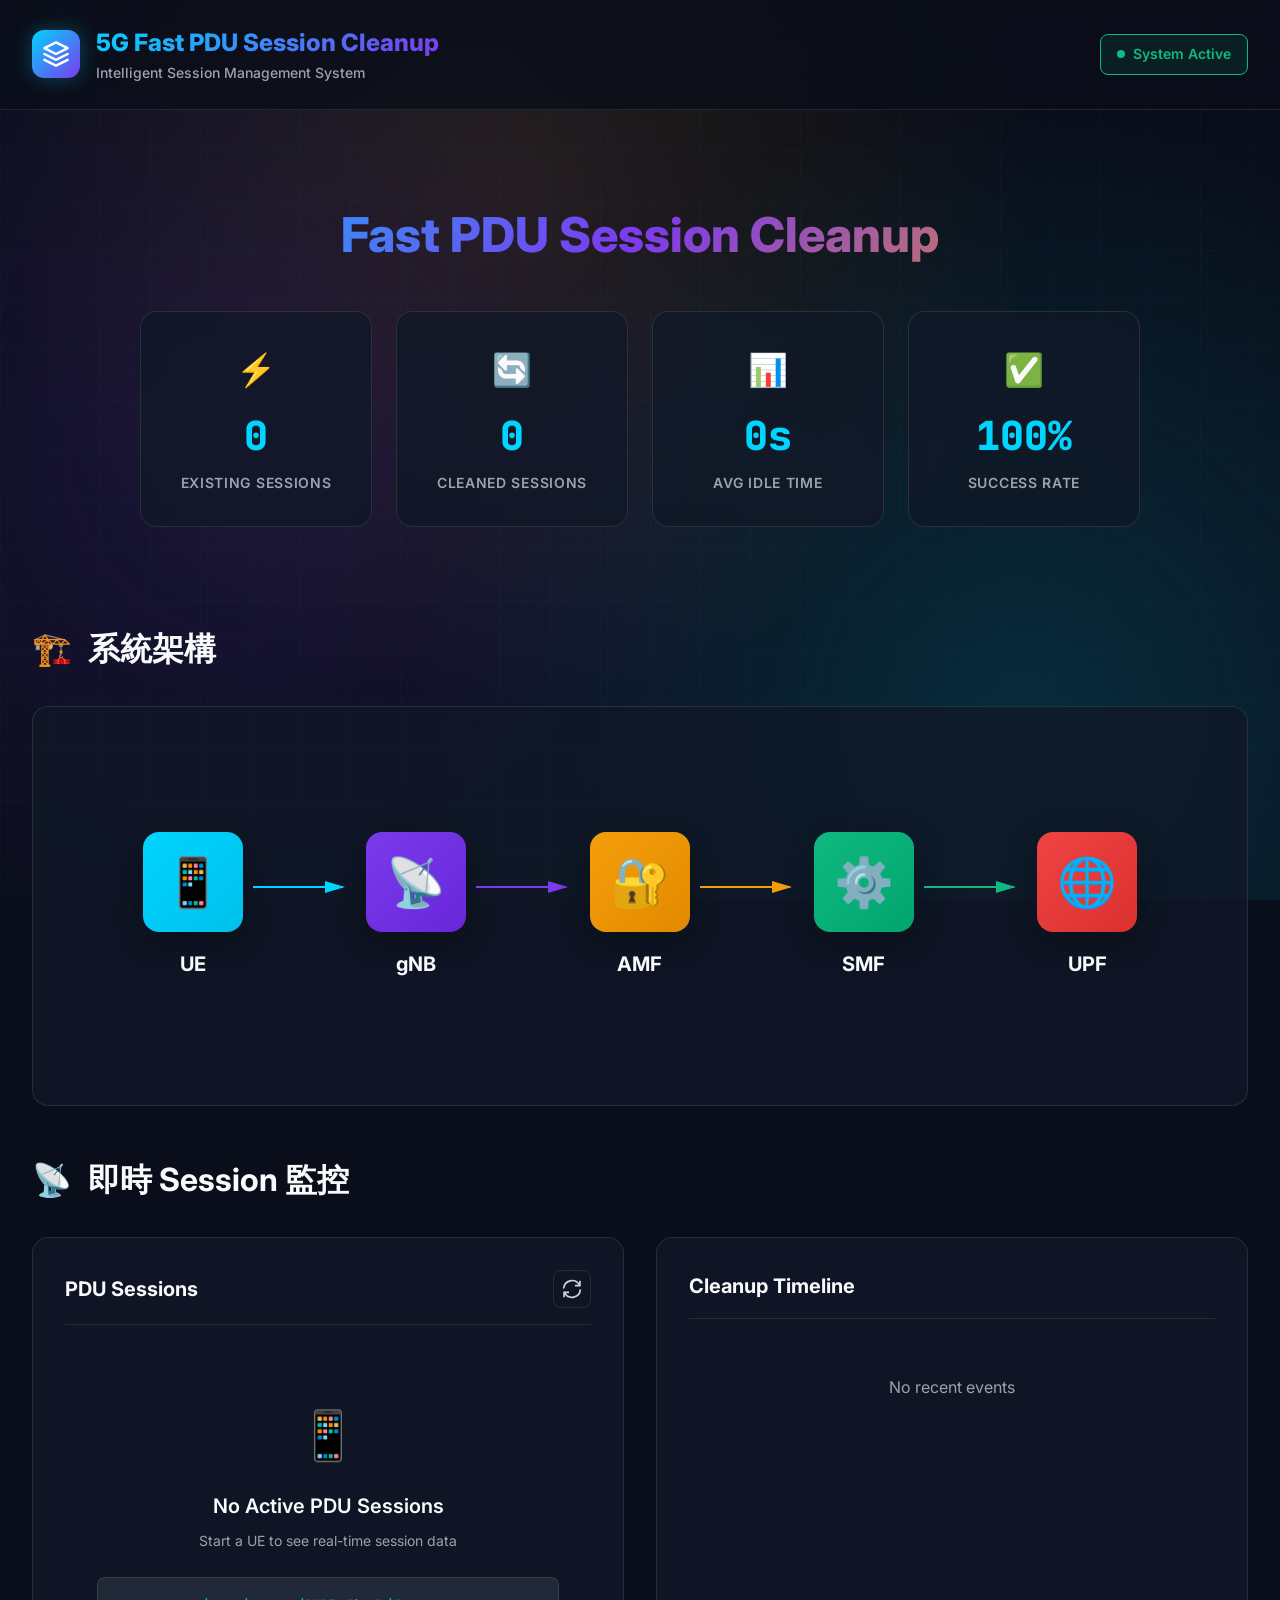
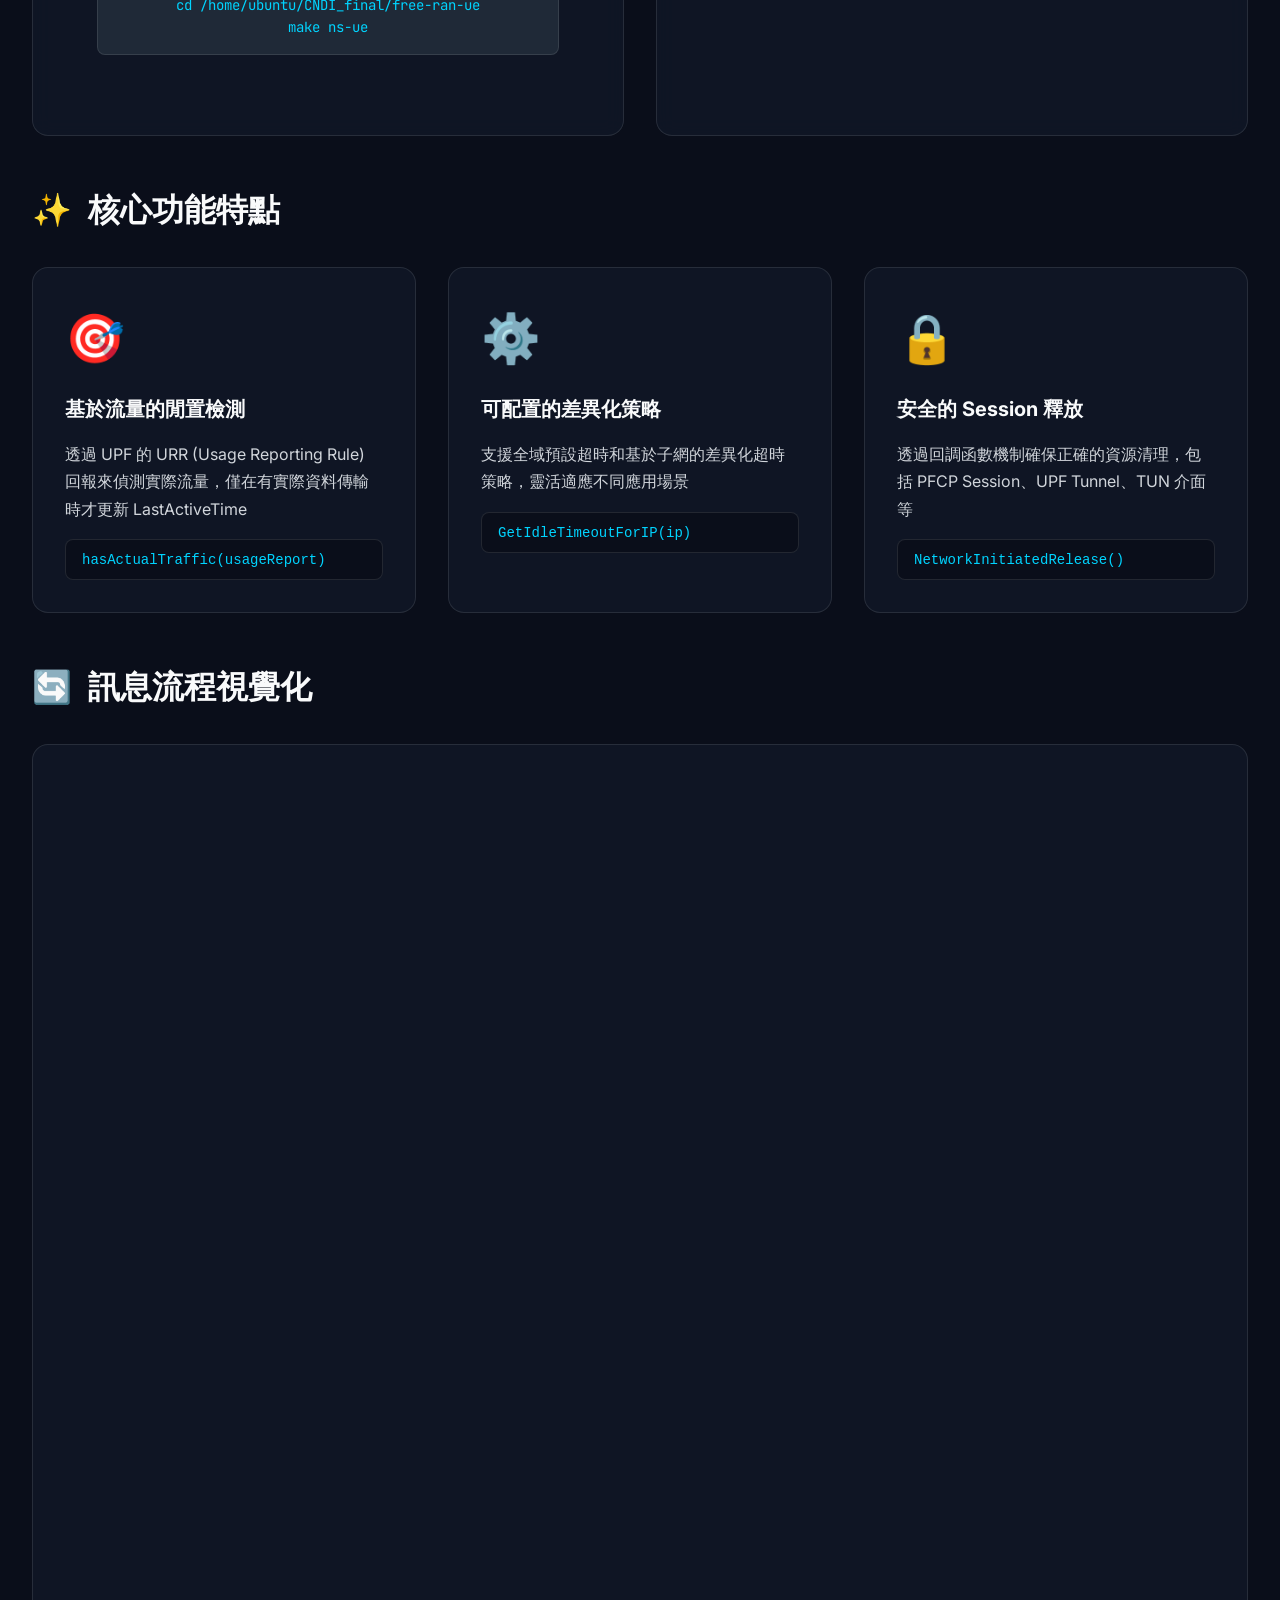
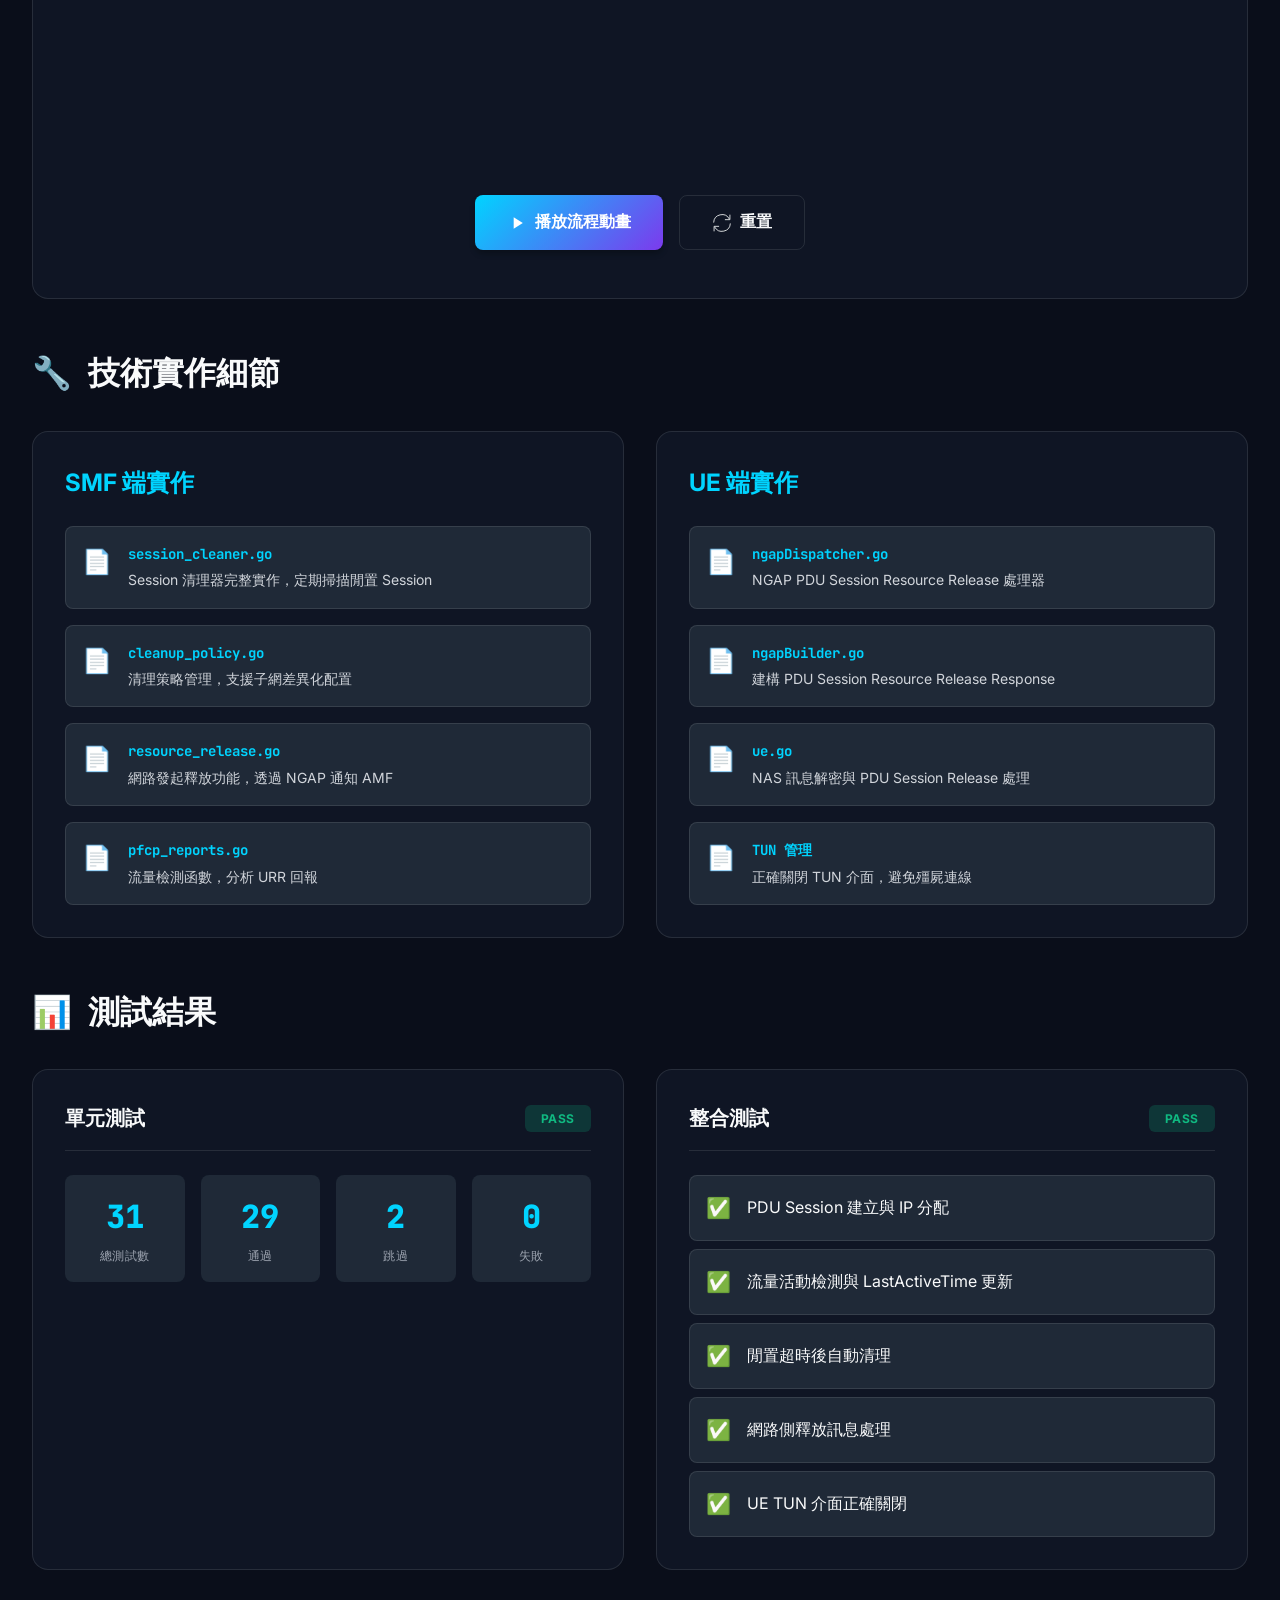
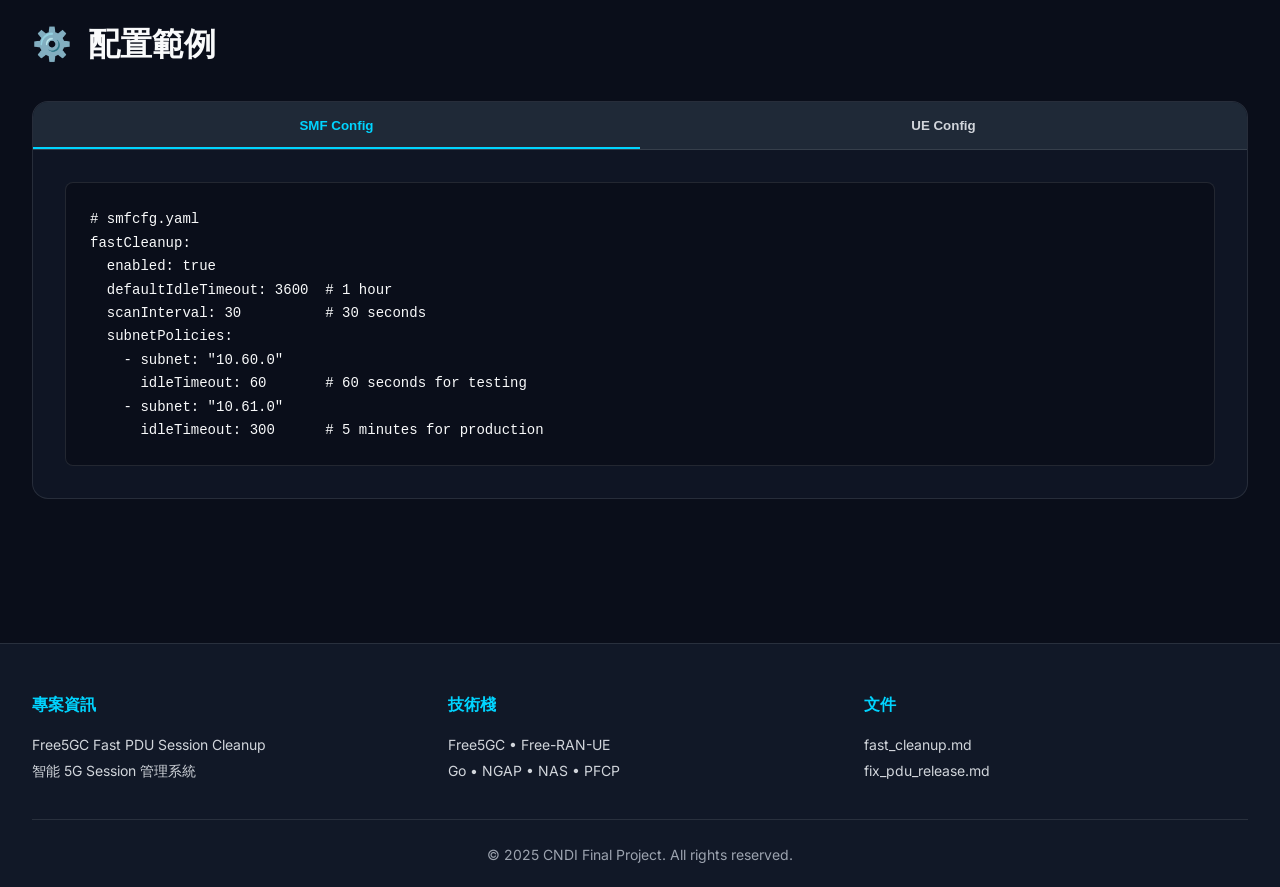
==== commit 5c5cdb64: "fix: demo web status" ====
--- a/demo/index.html
+++ b/demo/index.html
@@ -1,20 +1,24 @@
 <!DOCTYPE html>
 <html lang="zh-TW">
+
 <head>
     <meta charset="UTF-8">
     <meta name="viewport" content="width=device-width, initial-scale=1.0">
     <title>5G Fast PDU Session Cleanup - 即時監控系統</title>
-    <meta name="description" content="Free5GC Fast PDU Session Cleanup 與自動重連機制即時監控儀表板">
+    <meta name="description" content="Free5GC Fast PDU Session Cleanup 即時監控儀表板">
     <link rel="preconnect" href="https://fonts.googleapis.com">
     <link rel="preconnect" href="https://fonts.gstatic.com" crossorigin>
-    <link href="https://fonts.googleapis.com/css2?family=Inter:wght@300;400;500;600;700;800&family=JetBrains+Mono:wght@400;500;600&display=swap" rel="stylesheet">
+    <link
+        href="https://fonts.googleapis.com/css2?family=Inter:wght@300;400;500;600;700;800&family=JetBrains+Mono:wght@400;500;600&display=swap"
+        rel="stylesheet">
     <link rel="stylesheet" href="styles.css">
 </head>
+
 <body>
     <!-- Background Effects -->
     <div class="bg-gradient"></div>
     <div class="grid-overlay"></div>
-    
+
     <!-- Header -->
     <header class="header">
         <div class="container">
@@ -22,9 +26,12 @@
                 <div class="logo-section">
                     <div class="logo-icon">
                         <svg viewBox="0 0 24 24" fill="none" xmlns="http://www.w3.org/2000/svg">
-                            <path d="M12 2L2 7L12 12L22 7L12 2Z" stroke="currentColor" stroke-width="2" stroke-linecap="round" stroke-linejoin="round"/>
-                            <path d="M2 17L12 22L22 17" stroke="currentColor" stroke-width="2" stroke-linecap="round" stroke-linejoin="round"/>
-                            <path d="M2 12L12 17L22 12" stroke="currentColor" stroke-width="2" stroke-linecap="round" stroke-linejoin="round"/>
+                            <path d="M12 2L2 7L12 12L22 7L12 2Z" stroke="currentColor" stroke-width="2"
+                                stroke-linecap="round" stroke-linejoin="round" />
+                            <path d="M2 17L12 22L22 17" stroke="currentColor" stroke-width="2" stroke-linecap="round"
+                                stroke-linejoin="round" />
+                            <path d="M2 12L12 17L22 12" stroke="currentColor" stroke-width="2" stroke-linecap="round"
+                                stroke-linejoin="round" />
                         </svg>
                     </div>
                     <div>
@@ -45,20 +52,19 @@
     <!-- Main Content -->
     <main class="main-content">
         <div class="container">
-            
+
             <!-- Hero Section -->
             <section class="hero-section">
                 <div class="hero-content">
-                    <h2 class="hero-title">智能 PDU Session 生命週期管理</h2>
+                    <h2 class="hero-title">Fast PDU Session Cleanup</h2>
                     <p class="hero-description">
-                        基於流量檢測的自動清理機制，配合網路側釋放與 UE 自動重連，
-                        實現高效的資源管理與無縫連線體驗
+
                     </p>
                     <div class="hero-stats">
                         <div class="stat-card">
                             <div class="stat-icon">⚡</div>
                             <div class="stat-value" id="totalSessions">0</div>
-                            <div class="stat-label">Active Sessions</div>
+                            <div class="stat-label">Existing Sessions</div>
                         </div>
                         <div class="stat-card">
                             <div class="stat-icon">🔄</div>
@@ -102,7 +108,8 @@
                             <h3>PDU Sessions</h3>
                             <button class="btn-refresh" onclick="refreshSessions()">
                                 <svg viewBox="0 0 24 24" fill="none" stroke="currentColor">
-                                    <path d="M21.5 2v6h-6M2.5 22v-6h6M2 11.5a10 10 0 0 1 18.8-4.3M22 12.5a10 10 0 0 1-18.8 4.2"/>
+                                    <path
+                                        d="M21.5 2v6h-6M2.5 22v-6h6M2 11.5a10 10 0 0 1 18.8-4.3M22 12.5a10 10 0 0 1-18.8 4.2" />
                                 </svg>
                             </button>
                         </div>
@@ -110,7 +117,7 @@
                             <!-- Sessions will be populated here -->
                         </div>
                     </div>
-                    
+
                     <div class="monitor-card">
                         <div class="card-header">
                             <h3>Cleanup Timeline</h3>
@@ -137,7 +144,7 @@
                             <code>hasActualTraffic(usageReport)</code>
                         </div>
                     </div>
-                    
+
                     <div class="feature-card">
                         <div class="feature-icon">⚙️</div>
                         <h3>可配置的差異化策略</h3>
@@ -146,7 +153,7 @@
                             <code>GetIdleTimeoutForIP(ip)</code>
                         </div>
                     </div>
-                    
+
                     <div class="feature-card">
                         <div class="feature-icon">🔒</div>
                         <h3>安全的 Session 釋放</h3>
@@ -155,15 +162,8 @@
                             <code>NetworkInitiatedRelease()</code>
                         </div>
                     </div>
-                    
-                    <div class="feature-card">
-                        <div class="feature-icon">🔄</div>
-                        <h3>UE 自動重連機制</h3>
-                        <p>UE 正確處理網路側釋放訊息，關閉 TUN 介面後自動發起新的 PDU Session 建立請求</p>
-                        <div class="feature-code">
-                            <code>handlePduSessionRelease()</code>
-                        </div>
-                    </div>
+
+
                 </div>
             </section>
 
@@ -180,13 +180,14 @@
                     <div class="flow-controls">
                         <button class="btn-primary" onclick="startFlowAnimation()">
                             <svg viewBox="0 0 24 24" fill="currentColor">
-                                <path d="M8 5v14l11-7z"/>
+                                <path d="M8 5v14l11-7z" />
                             </svg>
                             播放流程動畫
                         </button>
                         <button class="btn-secondary" onclick="resetFlowAnimation()">
                             <svg viewBox="0 0 24 24" fill="none" stroke="currentColor">
-                                <path d="M21.5 2v6h-6M2.5 22v-6h6M2 11.5a10 10 0 0 1 18.8-4.3M22 12.5a10 10 0 0 1-18.8 4.2"/>
+                                <path
+                                    d="M21.5 2v6h-6M2.5 22v-6h6M2 11.5a10 10 0 0 1 18.8-4.3M22 12.5a10 10 0 0 1-18.8 4.2" />
                             </svg>
                             重置
                         </button>
@@ -234,7 +235,7 @@
                             </li>
                         </ul>
                     </div>
-                    
+
                     <div class="technical-card">
                         <h3>UE 端實作</h3>
                         <ul class="technical-list">
@@ -302,7 +303,7 @@
                             </div>
                         </div>
                     </div>
-                    
+
                     <div class="result-card">
                         <div class="result-header">
                             <h3>整合測試</h3>
@@ -329,10 +330,7 @@
                                 <span class="scenario-icon">✅</span>
                                 <span>UE TUN 介面正確關閉</span>
                             </div>
-                            <div class="scenario">
-                                <span class="scenario-icon">✅</span>
-                                <span>UE 自動重連成功</span>
-                            </div>
+
                         </div>
                     </div>
                 </div>
@@ -417,4 +415,5 @@
 
     <script src="script.js"></script>
 </body>
-</html>
+
+</html>
